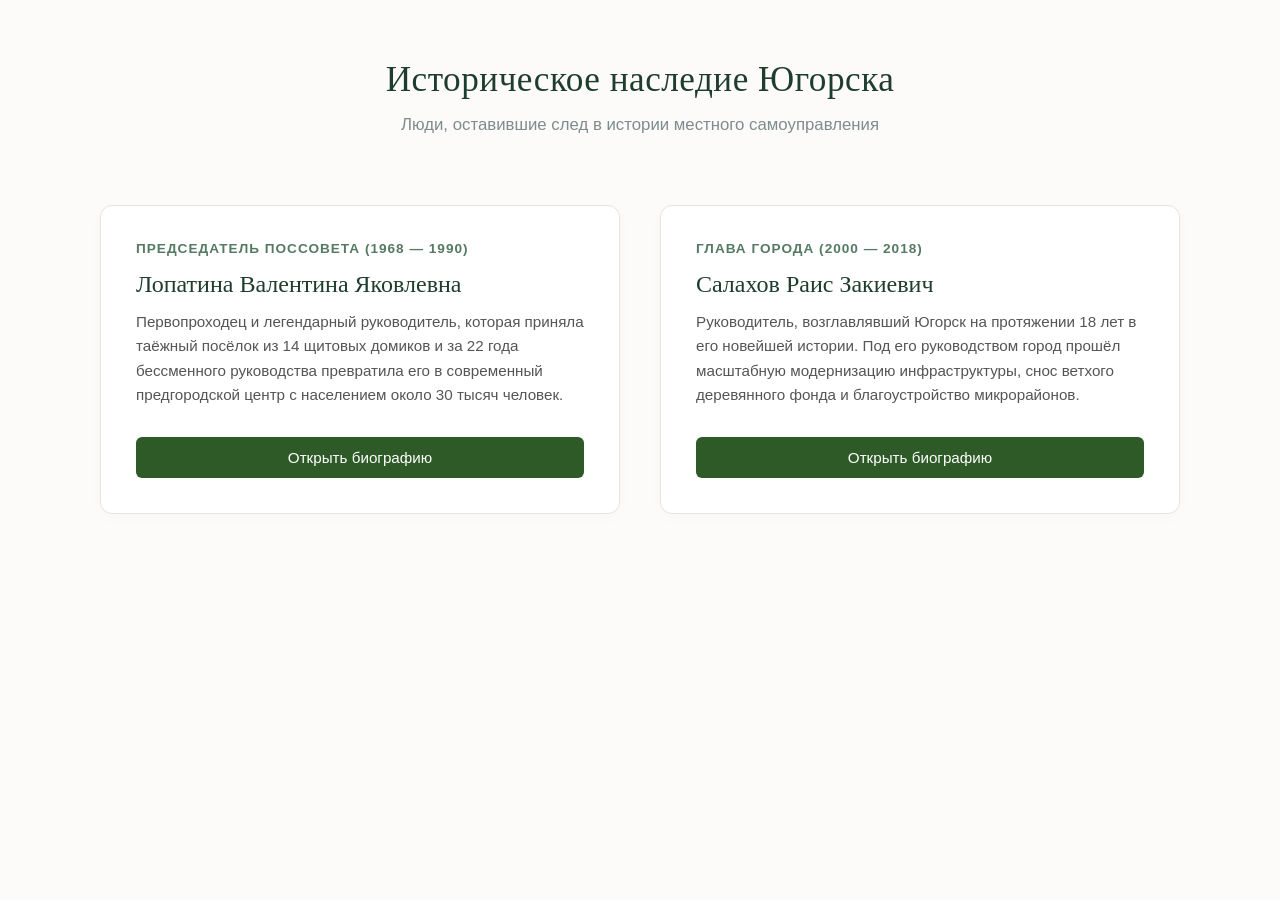
==== index.html @ 7ab229ec "fcommit" ====
<!DOCTYPE html>
<html lang="ru">
<head>
    <meta charset="UTF-8">
    <meta name="viewport" content="width=device-width, initial-scale=1.0">
    <title>Исторические деятели Югорска</title>
    <link rel="stylesheet" href="stylemain.css">
</head>
<body>

    <header>
        <h1>Историческое наследие Югорска</h1>
        <p>Люди, оставившие след в истории местного самоуправления</p>
    </header>

    <div class="grid-container">



        <!--Лопатина-->
        <div class="card">
            <div>
                <div class="card-tag">Председатель поссовета (1968 — 1990)</div>
                <div class="card-title">Лопатина Валентина Яковлевна</div>
                <div class="card-description">
                    Первопроходец и легендарный руководитель, которая приняла таёжный посёлок из 14 щитовых домиков и за 22 года бессменного руководства превратила его в современный предгородской центр с населением около 30 тысяч человек.
                </div>
            </div>
            <a href="lopatina.html" class="card-btn">Открыть биографию</a>
        </div>






        <!-- Салахов -->
        <div class="card">
            <div>
                <div class="card-tag">Глава города (2000 — 2018)</div>
                <div class="card-title">Салахов Раис Закиевич</div>
                <div class="card-description">
                    Руководитель, возглавлявший Югорск на протяжении 18 лет в его новейшей истории. Под его руководством город прошёл масштабную модернизацию инфраструктуры, снос ветхого деревянного фонда и благоустройство микрорайонов.
                </div>
            </div>
            <a href="person.html" class="card-btn">Открыть биографию</a>
        </div>
    </div>

</body>
</html>
---- stylemain.css ----
* {
    margin: 0;
    padding: 0;
    box-sizing: border-box;
    font-family: 'Georgia', 'Times New Roman', serif;
}

body {
    background-color: #fcfbfa; 
    color: #2c3e50; 
    min-height: 100vh;
    display: flex;
    flex-direction: column;
    align-items: center;
    padding: 60px 20px;
}

header {
    text-align: center;
    margin-bottom: 60px;
    max-width: 700px;
    width: 100%;
}

header h1 {
    font-size: 2.2rem;
    font-weight: normal;
    color: #1e3d2f; 
    margin-bottom: 15px;
    letter-spacing: 0.5px;
}

header p {
    font-family: 'Segoe UI', sans-serif;
    color: #7f8c8d;
    font-size: 1.05rem;
}

.grid-container {
    display: grid;
    grid-template-columns: repeat(auto-fit, minmax(320px, 1fr));
    gap: 40px;
    width: 100%;
    max-width: 1100px;
    padding: 10px;
}

.card {
    background: #ffffff;
    border: 1px solid #e6e4e0; 
    border-radius: 12px;
    padding: 35px;
    transition: all 0.3s ease;
    display: flex;
    flex-direction: column;
    justify-content: space-between;
    box-shadow: 0 4px 15px rgba(0, 0, 0, 0.02); 
}

.card:hover {
    transform: translateY(-4px);
    border-color: #bdc3c7;
    box-shadow: 0 10px 25px rgba(44, 62, 80, 0.05);
}

.card-title {
    font-size: 1.5rem;
    font-weight: normal;
    margin-bottom: 12px;
    color: #1e3d2f;
}

.card-tag {
    font-family: 'Segoe UI', sans-serif;
    font-size: 0.85rem;
    color: #557a63; 
    text-transform: uppercase;
    letter-spacing: 1px;
    margin-bottom: 15px;
    font-weight: 600;
}

.card-description {
    font-family: 'Segoe UI', sans-serif;
    color: #555;
    font-size: 0.95rem;
    line-height: 1.6;
    margin-bottom: 30px;
}

.card-btn {
    font-family: 'Segoe UI', sans-serif;
    display: inline-block;
    text-decoration: none;
    color: #ffffff;
    background-color: #2d5a27; 
    padding: 12px 24px;
    border-radius: 6px;
    text-align: center;
    font-weight: 500;
    font-size: 0.95rem;
    transition: background-color 0.2s ease;
}

.card-btn:hover {
    background-color: #1e3d2f; 
}

.placeholder-card {
    background-color: #f5f4f0;
    border-style: dashed;
    opacity: 0.7;
}

.disabled-btn {
    background-color: #bdc3c7;
    cursor: not-allowed;
}


@media (max-width: 768px) {
    body {
        padding: 30px 15px; 
    }

    header {
        margin-bottom: 35px;
    }

    header h1 {
        font-size: 1.8rem; 
    }

    header p {
        font-size: 0.95rem;
    }

    .grid-container {
        
        grid-template-columns: 1fr; 
        gap: 20px; 
        padding: 0;
    }

    .card {
        padding: 25px 20px; 
    }

    .card-title {
        font-size: 1.35rem; 
    }
}
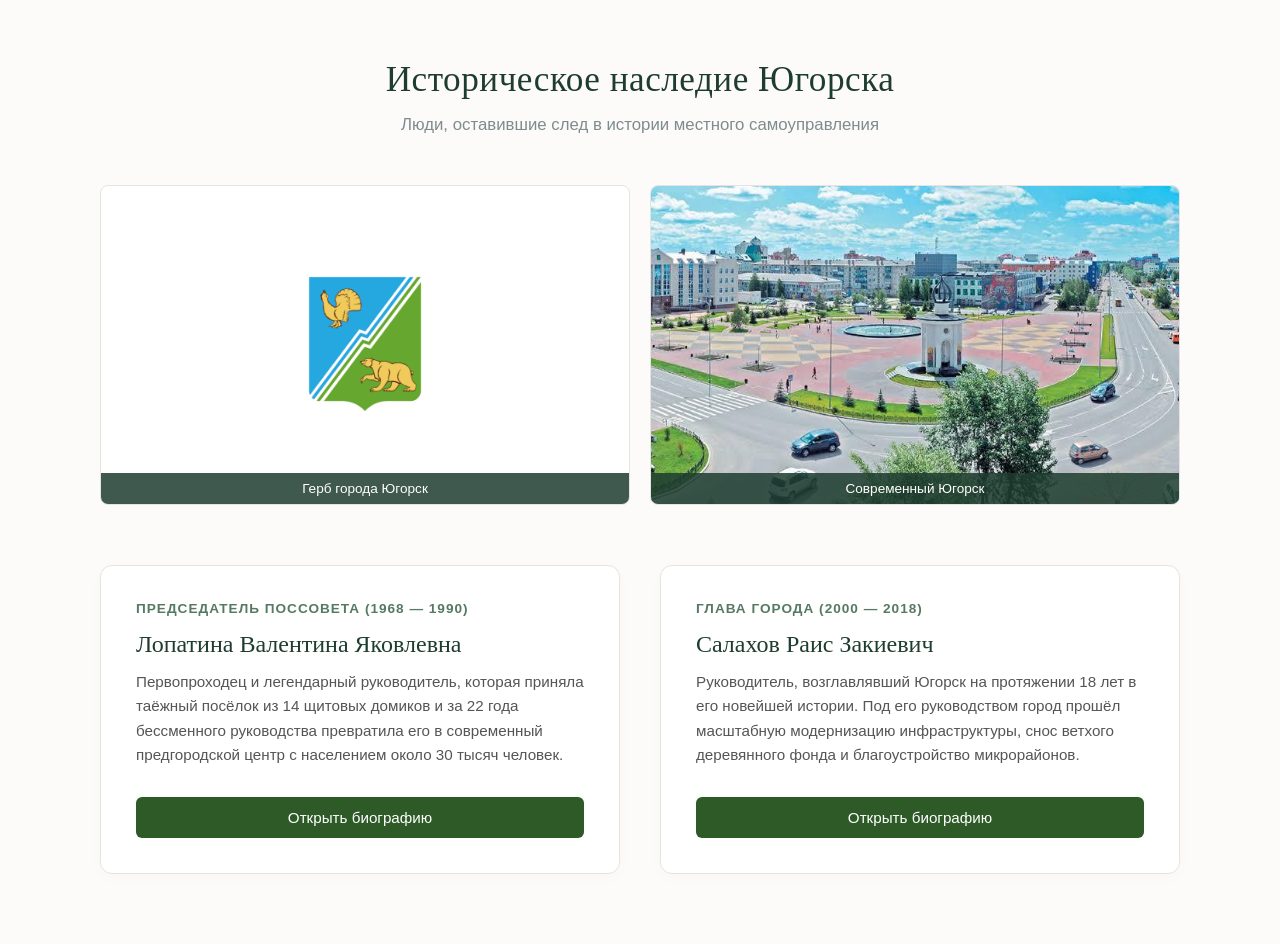
==== commit 26ef7060: "secondcommit" ====
--- a/index.html
+++ b/index.html
@@ -13,11 +13,20 @@
         <p>Люди, оставившие след в истории местного самоуправления</p>
     </header>
 
-    <div class="grid-container">
+    
+    <div class="city-gallery">
+        <div class="gallery-item item-emblem">
+            <img src="\images\gerbb.png" alt="Герб города Югорск" class="gallery-img emblem-img">
+            <div class="gallery-caption">Герб города Югорск</div>
+        </div>
+        <div class="gallery-item">
+            <img src="\images\yugorsk.jpg" alt="Югорск - современность" class="gallery-img">
+            <div class="gallery-caption">Современный Югорск</div>
+        </div>
+    </div>
 
 
-
-        <!--Лопатина-->
+    <div class="grid-container">
         <div class="card">
             <div>
                 <div class="card-tag">Председатель поссовета (1968 — 1990)</div>
@@ -29,12 +38,6 @@
             <a href="lopatina.html" class="card-btn">Открыть биографию</a>
         </div>
 
-
-
-
-
-
-        <!-- Салахов -->
         <div class="card">
             <div>
                 <div class="card-tag">Глава города (2000 — 2018)</div>
--- a/stylemain.css
+++ b/stylemain.css
@@ -1,3 +1,4 @@
+
 * {
     margin: 0;
     padding: 0;
@@ -15,9 +16,10 @@
     padding: 60px 20px;
 }
 
+
 header {
     text-align: center;
-    margin-bottom: 60px;
+    margin-bottom: 50px;
     max-width: 700px;
     width: 100%;
 }
@@ -35,6 +37,51 @@
     color: #7f8c8d;
     font-size: 1.05rem;
 }
+
+
+.city-gallery {
+    display: grid;
+    grid-template-columns: 1fr 1fr;
+    gap: 20px;
+    width: 100%;
+    max-width: 1100px;
+    margin-bottom: 50px;
+    padding: 0 10px;
+}
+
+.gallery-item {
+    position: relative;
+    width: 100%;
+    height: 240px;
+    overflow: hidden;
+    border-radius: 8px;
+    border: 1px solid #e6e4e0;
+}
+
+.gallery-img {
+    width: 100%;
+    height: 100%;
+    object-fit: cover;
+    transition: transform 0.3s ease;
+}
+
+.gallery-item:hover .gallery-img {
+    transform: scale(1.02); 
+}
+
+.gallery-caption {
+    position: absolute;
+    bottom: 0;
+    left: 0;
+    right: 0;
+    background: rgba(30, 61, 47, 0.85); 
+    color: #ffffff;
+    padding: 8px 15px;
+    font-family: 'Segoe UI', sans-serif;
+    font-size: 0.85rem;
+    text-align: center;
+}
+
 
 .grid-container {
     display: grid;
@@ -106,15 +153,28 @@
     background-color: #1e3d2f; 
 }
 
-.placeholder-card {
-    background-color: #f5f4f0;
-    border-style: dashed;
-    opacity: 0.7;
-}
-
-.disabled-btn {
-    background-color: #bdc3c7;
-    cursor: not-allowed;
+
+.gallery-item.item-emblem {
+    height: 320px; 
+    background-color: #ffffff; 
+    display: flex;
+    justify-content: center;
+    align-items: center;
+}
+
+
+.emblem-img {
+    width: auto;
+    height: 100%;
+    max-width: 100%;
+    max-height: calc(100% - 40px); 
+    object-fit: contain; 
+    padding: 15px 0;
+}
+
+
+.city-gallery .gallery-item {
+    height: 320px; 
 }
 
 
@@ -135,10 +195,22 @@
         font-size: 0.95rem;
     }
 
+    
+    .city-gallery {
+        grid-template-columns: 1fr; 
+        gap: 15px;
+        margin-bottom: 35px;
+        padding: 0;
+    }
+
+    .gallery-item {
+        height: 180px; 
+    }
+
+    
     .grid-container {
-        
         grid-template-columns: 1fr; 
-        gap: 20px; 
+        gap: 20px;
         padding: 0;
     }
 
@@ -147,6 +219,6 @@
     }
 
     .card-title {
-        font-size: 1.35rem; 
+        font-size: 1.35rem;
     }
 }
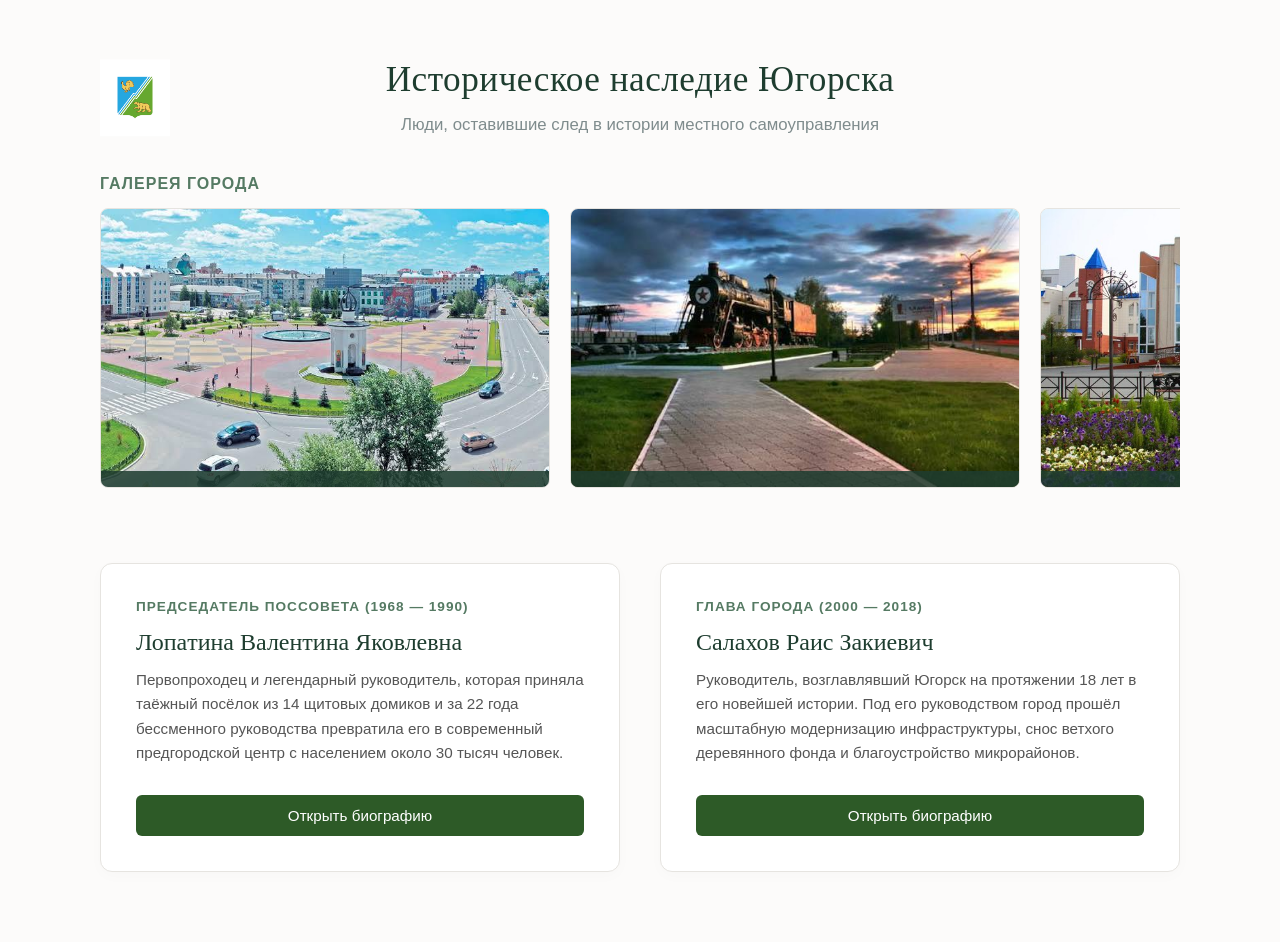
==== commit 95f4b162: "3commit" ====
--- a/index.html
+++ b/index.html
@@ -8,20 +8,40 @@
 </head>
 <body>
 
-    <header>
-        <h1>Историческое наследие Югорска</h1>
-        <p>Люди, оставившие след в истории местного самоуправления</p>
-    </header>
 
-    
-    <div class="city-gallery">
-        <div class="gallery-item item-emblem">
-            <img src="\images\gerbb.png" alt="Герб города Югорск" class="gallery-img emblem-img">
-            <div class="gallery-caption">Герб города Югорск</div>
-        </div>
-        <div class="gallery-item">
-            <img src="\images\yugorsk.jpg" alt="Югорск - современность" class="gallery-img">
-            <div class="gallery-caption">Современный Югорск</div>
+    <div class="header-container">
+        <img src="images/gerbb.png" alt="Герб Югорска" class="corner-emblem">
+        <header>
+            <h1>Историческое наследие Югорска</h1>
+            <p>Люди, оставившие след в истории местного самоуправления</p>
+        </header>
+    </div>
+
+
+    <div class="slider-container">
+        <div class="slider-title">Галерея города</div>
+        <div class="photo-tape">
+            
+            <div class="tape-item">
+                <img src="images/yugorsk.jpg"  class="tape-img">
+                <div class="gallery-caption"></div>
+            </div>
+            
+            <div class="tape-item">
+                <img src="images/poezd.jpg"  class="tape-img">
+                <div class="gallery-caption"></div>
+            </div>
+            
+            <div class="tape-item">
+                <img src="images/yugorsk3.jpg"  class="tape-img">
+                <div class="gallery-caption"></div>
+            </div>
+            
+            <div class="tape-item">
+                <img src="images/yugorsk4.jpg"  class="tape-img">
+                <div class="gallery-caption"></div>
+            </div>
+
         </div>
     </div>
 
@@ -30,13 +50,14 @@
         <div class="card">
             <div>
                 <div class="card-tag">Председатель поссовета (1968 — 1990)</div>
-                <div class="card-title">Лопатина Валентина Яковлевна</div>
+                <div class="card-title">Лопaтина Валентина Яковлевна</div>
                 <div class="card-description">
                     Первопроходец и легендарный руководитель, которая приняла таёжный посёлок из 14 щитовых домиков и за 22 года бессменного руководства превратила его в современный предгородской центр с населением около 30 тысяч человек.
                 </div>
             </div>
             <a href="lopatina.html" class="card-btn">Открыть биографию</a>
         </div>
+
 
         <div class="card">
             <div>
@@ -50,5 +71,6 @@
         </div>
     </div>
 
+
 </body>
 </html>
--- a/stylemain.css
+++ b/stylemain.css
@@ -17,9 +17,18 @@
 }
 
 
+.header-container {
+    position: relative;
+    width: 100%;
+    max-width: 1100px;
+    display: flex;
+    align-items: center;
+    justify-content: center;
+    margin-bottom: 40px;
+}
+
 header {
     text-align: center;
-    margin-bottom: 50px;
     max-width: 700px;
     width: 100%;
 }
@@ -38,35 +47,77 @@
     font-size: 1.05rem;
 }
 
-
-.city-gallery {
-    display: grid;
-    grid-template-columns: 1fr 1fr;
-    gap: 20px;
+.corner-emblem {
+    position: absolute;
+    left: 10px;
+    top: 50%;
+    transform: translateY(-50%);
+    width: 70px;
+    height: auto;
+    object-fit: contain;
+}
+
+/* фотки */
+.slider-container {
     width: 100%;
     max-width: 1100px;
     margin-bottom: 50px;
     padding: 0 10px;
 }
 
-.gallery-item {
+.slider-title {
+    font-family: 'Segoe UI', sans-serif;
+    font-size: 1rem;
+    color: #557a63;
+    text-transform: uppercase;
+    letter-spacing: 1px;
+    margin-bottom: 15px;
+    font-weight: 600;
+}
+
+.photo-tape {
+    display: flex;
+    gap: 20px;
+    overflow-x: auto; 
+    scroll-snap-type: x mandatory; 
+    scroll-behavior: smooth;
+    padding-bottom: 15px;
+    scrollbar-width: thin;
+    scrollbar-color: #557a63 #f5f4f0;
+}
+
+/* Скроллбар для Chrome, Safari, Edge */
+.photo-tape::-webkit-scrollbar {
+    height: 6px;
+}
+.photo-tape::-webkit-scrollbar-track {
+    background: #f5f4f0;
+    border-radius: 10px;
+}
+.photo-tape::-webkit-scrollbar-thumb {
+    background-color: #557a63;
+    border-radius: 10px;
+}
+
+.tape-item {
+    scroll-snap-align: start;
+    flex: 0 0 450px; 
     position: relative;
-    width: 100%;
-    height: 240px;
+    height: 280px;
     overflow: hidden;
     border-radius: 8px;
     border: 1px solid #e6e4e0;
 }
 
-.gallery-img {
+.tape-img {
     width: 100%;
     height: 100%;
     object-fit: cover;
     transition: transform 0.3s ease;
 }
 
-.gallery-item:hover .gallery-img {
-    transform: scale(1.02); 
+.tape-item:hover .tape-img {
+    transform: scale(1.02);
 }
 
 .gallery-caption {
@@ -74,14 +125,13 @@
     bottom: 0;
     left: 0;
     right: 0;
-    background: rgba(30, 61, 47, 0.85); 
+    background: rgba(30, 61, 47, 0.85);
     color: #ffffff;
     padding: 8px 15px;
     font-family: 'Segoe UI', sans-serif;
     font-size: 0.85rem;
     text-align: center;
 }
-
 
 .grid-container {
     display: grid;
@@ -154,68 +204,50 @@
 }
 
 
-.gallery-item.item-emblem {
-    height: 320px; 
-    background-color: #ffffff; 
-    display: flex;
-    justify-content: center;
-    align-items: center;
-}
-
-
-.emblem-img {
-    width: auto;
-    height: 100%;
-    max-width: 100%;
-    max-height: calc(100% - 40px); 
-    object-fit: contain; 
-    padding: 15px 0;
-}
-
-
-.city-gallery .gallery-item {
-    height: 320px; 
-}
-
-
 @media (max-width: 768px) {
     body {
-        padding: 30px 15px; 
-    }
-
-    header {
-        margin-bottom: 35px;
+        padding: 30px 15px;
+    }
+
+    .header-container {
+        flex-direction: column;
+        gap: 15px;
+        text-align: center;
+        margin-bottom: 30px;
+    }
+    
+    .corner-emblem {
+        position: static;
+        transform: none;
+        width: 60px;
     }
 
     header h1 {
-        font-size: 1.8rem; 
+        font-size: 1.8rem;
     }
 
     header p {
         font-size: 0.95rem;
     }
 
+    .slider-container {
+        padding: 0;
+        margin-bottom: 35px;
+    }
     
-    .city-gallery {
-        grid-template-columns: 1fr; 
-        gap: 15px;
-        margin-bottom: 35px;
-        padding: 0;
-    }
-
-    .gallery-item {
-        height: 180px; 
-    }
-
-    
+    .tape-item {
+        flex: 0 0 85vw; 
+        height: 200px;
+    }
+
     .grid-container {
-        grid-template-columns: 1fr; 
+        grid-template-columns: 1fr;
         gap: 20px;
         padding: 0;
     }
 
     .card {
-        padding: 25px 20px; 
+        padding: 25px 20px;
     }
 
     .card-title {
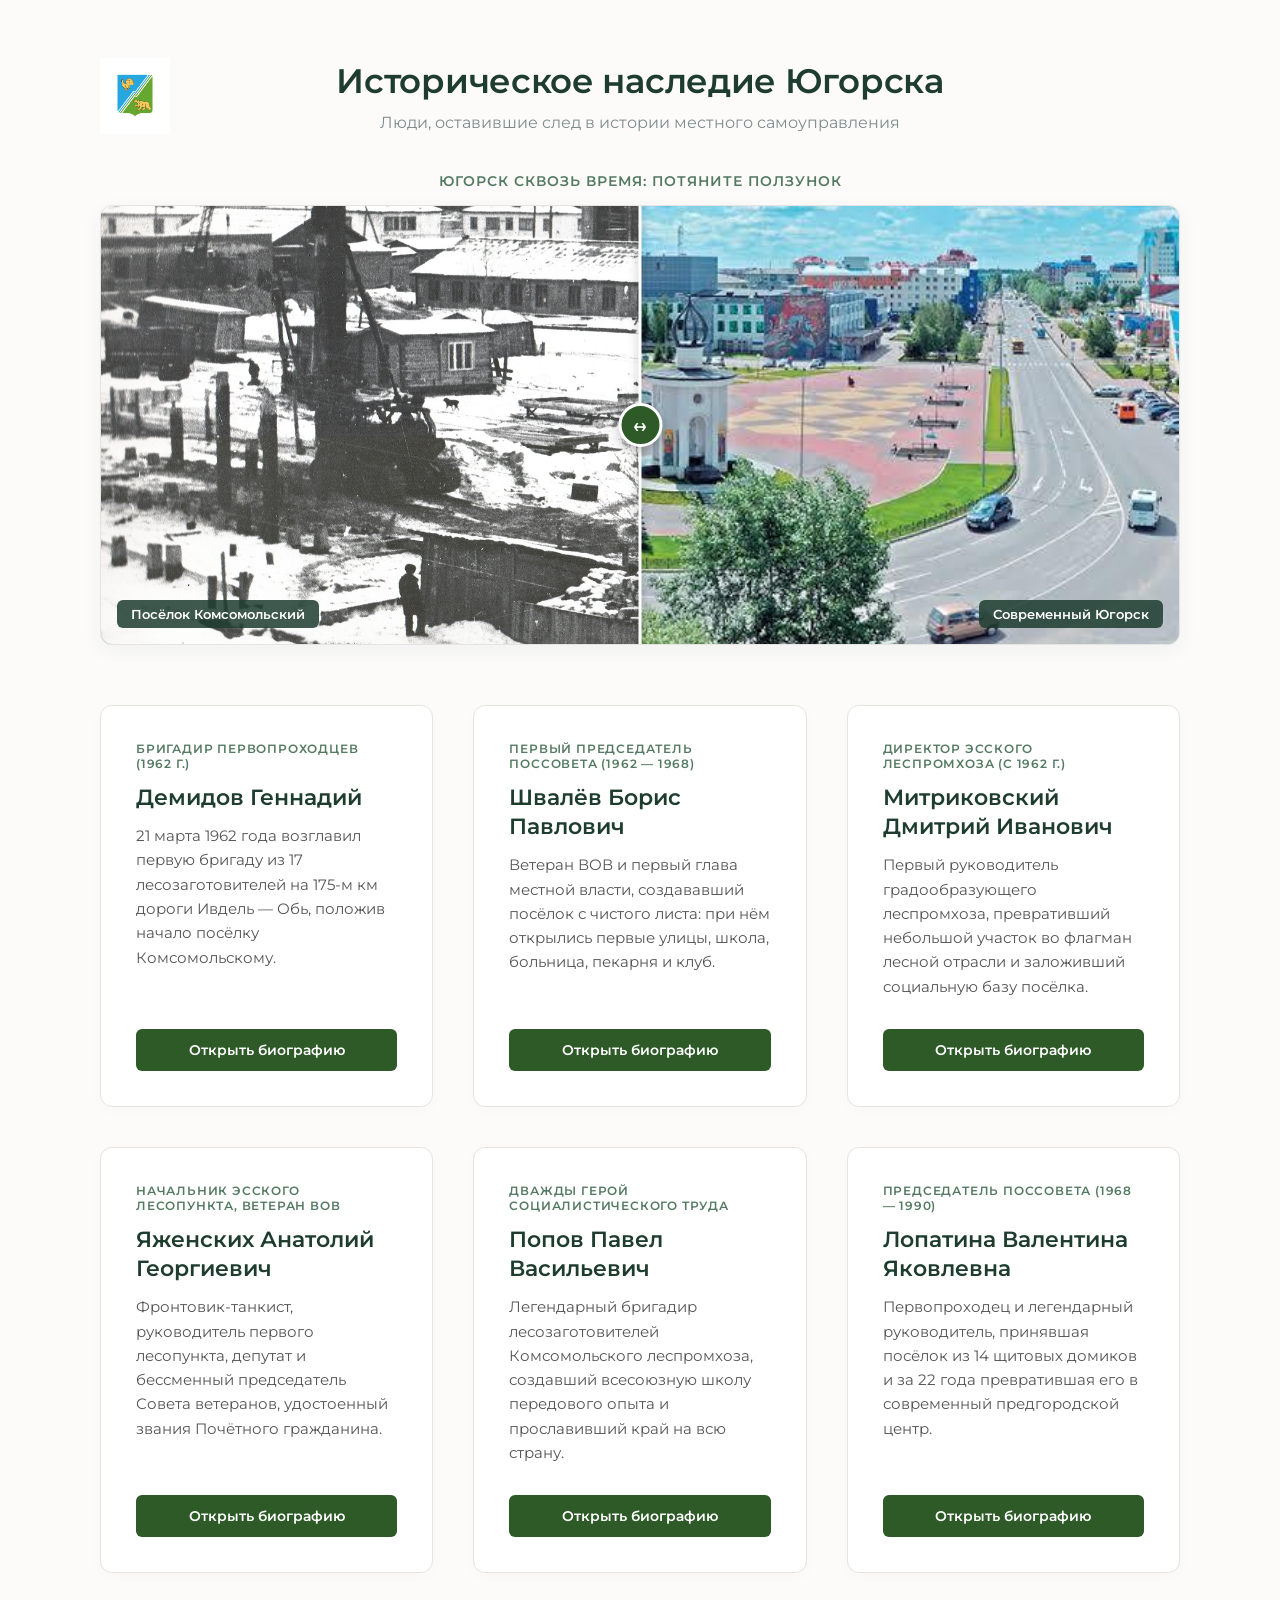
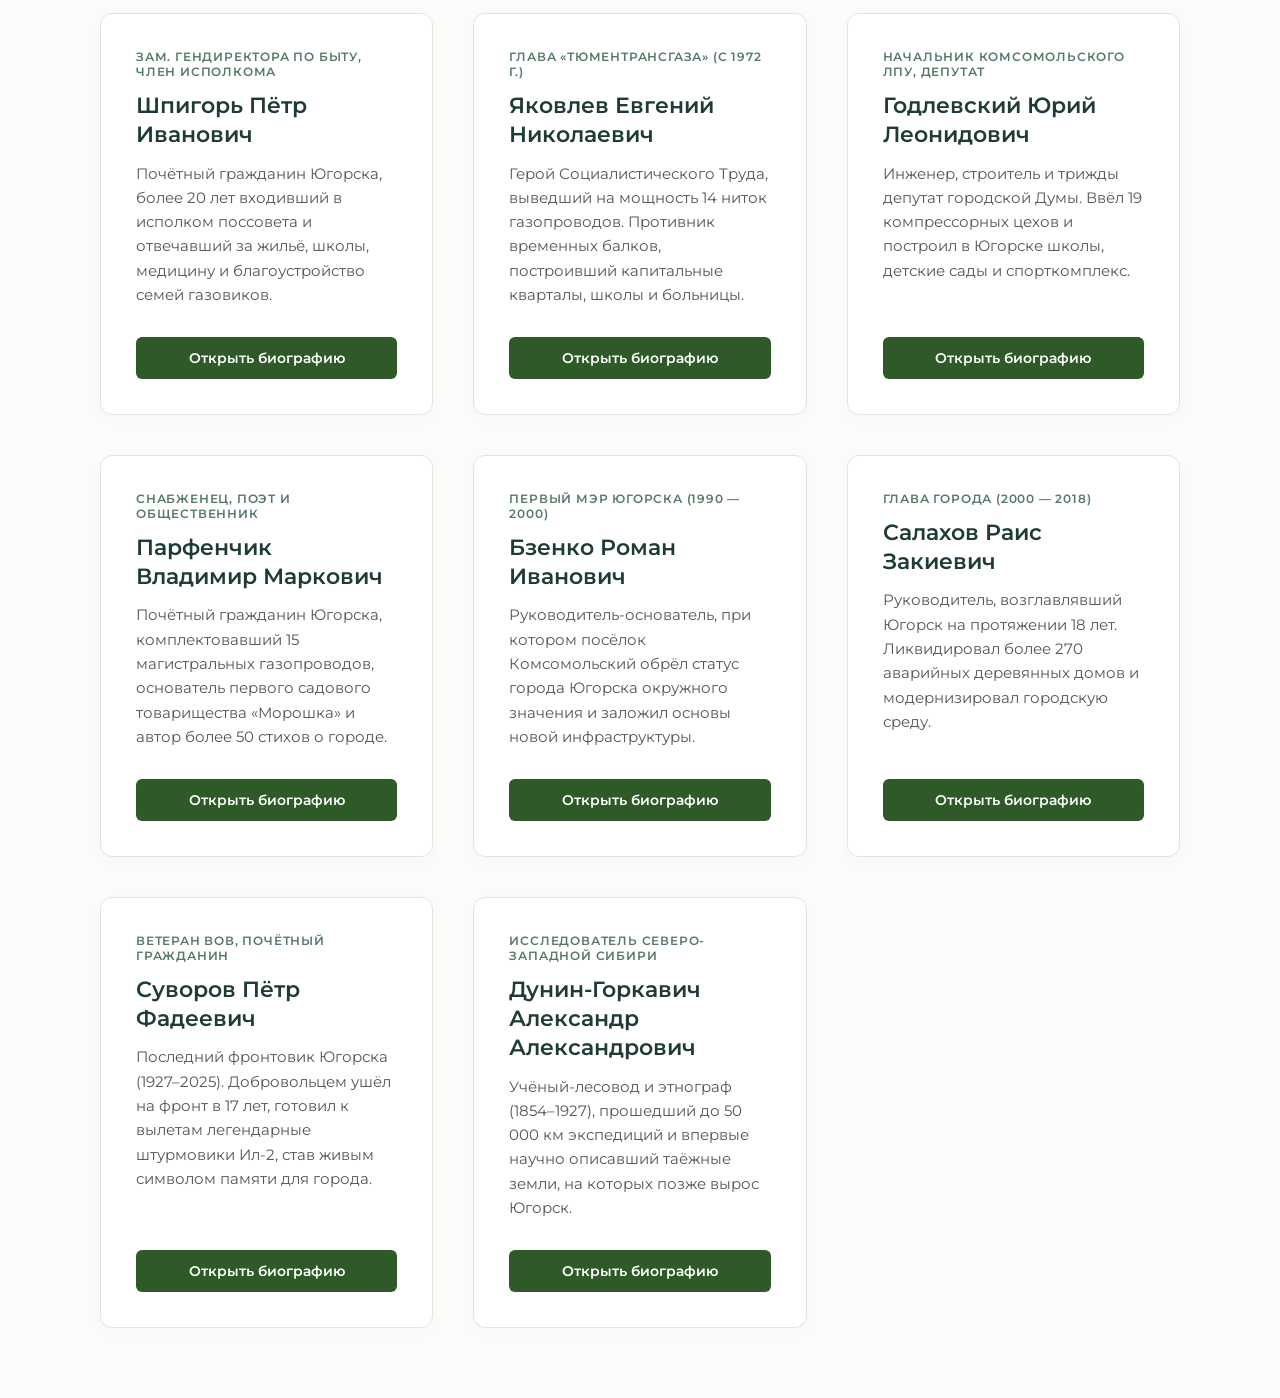
==== commit ddad81b8: "firstcommit" ====
--- a/index.html
+++ b/index.html
@@ -1,13 +1,14 @@
 <!DOCTYPE html>
 <html lang="ru">
+
 <head>
     <meta charset="UTF-8">
     <meta name="viewport" content="width=device-width, initial-scale=1.0">
     <title>Исторические деятели Югорска</title>
     <link rel="stylesheet" href="stylemain.css">
 </head>
+
 <body>
-
 
     <div class="header-container">
         <img src="images/gerbb.png" alt="Герб Югорска" class="corner-emblem">
@@ -17,45 +18,168 @@
         </header>
     </div>
 
-
-    <div class="slider-container">
-        <div class="slider-title">Галерея города</div>
-        <div class="photo-tape">
-            
-            <div class="tape-item">
-                <img src="images/yugorsk.jpg"  class="tape-img">
-                <div class="gallery-caption"></div>
-            </div>
-            
-            <div class="tape-item">
-                <img src="images/poezd.jpg"  class="tape-img">
-                <div class="gallery-caption"></div>
-            </div>
-            
-            <div class="tape-item">
-                <img src="images/yugorsk3.jpg"  class="tape-img">
-                <div class="gallery-caption"></div>
-            </div>
-            
-            <div class="tape-item">
-                <img src="images/yugorsk4.jpg"  class="tape-img">
-                <div class="gallery-caption"></div>
-            </div>
-
+    <div class="compare-wrapper">
+        <div class="slider-title">Югорск сквозь время: потяните ползунок</div>
+
+        <div class="compare-container" id="compareBox">
+            <img src="images/yugorsk.jpg" alt="Современный Югорск" class="compare-img">
+            <span class="compare-label label-right">Современный Югорск</span>
+
+            <div class="compare-overlay" id="compareOverlay">
+                <img src="images/yugorskold.jpg" alt="Старый Югорск (пос. Комсомольский)" class="compare-img"
+                    id="oldImg">
+                <span class="compare-label label-left">Посёлок Комсомольский</span>
+            </div>
+
+            <div class="compare-handle" id="compareHandle">
+                <div class="handle-circle">↔</div>
+            </div>
         </div>
     </div>
 
 
     <div class="grid-container">
+
+        <div class="card">
+            <div>
+                <div class="card-tag">Бригадир первопроходцев (1962 г.)</div>
+                <div class="card-title">Демидов Геннадий</div>
+                <div class="card-description">
+                    21 марта 1962 года возглавил первую бригаду из 17 лесозаготовителей на 175-м км дороги Ивдель — Обь,
+                    положив начало посёлку Комсомольскому.
+                </div>
+            </div>
+            <a href="demidov.html" class="card-btn">Открыть биографию</a>
+        </div>
+
+
+        <div class="card">
+            <div>
+                <div class="card-tag">Первый председатель поссовета (1962 — 1968)</div>
+                <div class="card-title">Швалёв Борис Павлович</div>
+                <div class="card-description">
+                    Ветеран ВОВ и первый глава местной власти, создававший посёлок с чистого листа: при нём открылись
+                    первые улицы, школа, больница, пекарня и клуб.
+                </div>
+            </div>
+            <a href="shvalev.html" class="card-btn">Открыть биографию</a>
+        </div>
+
+
+        <div class="card">
+            <div>
+                <div class="card-tag">Директор Эсского леспромхоза (с 1962 г.)</div>
+                <div class="card-title">Митриковский Дмитрий Иванович</div>
+                <div class="card-description">
+                    Первый руководитель градообразующего леспромхоза, превративший небольшой участок во флагман лесной
+                    отрасли и заложивший социальную базу посёлка.
+                </div>
+            </div>
+            <a href="mitrikovsky.html" class="card-btn">Открыть биографию</a>
+        </div>
+
+
+        <div class="card">
+            <div>
+                <div class="card-tag">Начальник Эсского лесопункта, ветеран ВОВ</div>
+                <div class="card-title">Яженских Анатолий Георгиевич</div>
+                <div class="card-description">
+                    Фронтовик-танкист, руководитель первого лесопункта, депутат и бессменный председатель Совета
+                    ветеранов, удостоенный звания Почётного гражданина.
+                </div>
+            </div>
+            <a href="yazhenskikh.html" class="card-btn">Открыть биографию</a>
+        </div>
+
+
+        <div class="card">
+            <div>
+                <div class="card-tag">Дважды Герой Социалистического Труда</div>
+                <div class="card-title">Попов Павел Васильевич</div>
+                <div class="card-description">
+                    Легендарный бригадир лесозаготовителей Комсомольского леспромхоза, создавший всесоюзную школу
+                    передового опыта и прославивший край на всю страну.
+                </div>
+            </div>
+            <a href="popov.html" class="card-btn">Открыть биографию</a>
+        </div>
+
+
         <div class="card">
             <div>
                 <div class="card-tag">Председатель поссовета (1968 — 1990)</div>
-                <div class="card-title">Лопaтина Валентина Яковлевна</div>
-                <div class="card-description">
-                    Первопроходец и легендарный руководитель, которая приняла таёжный посёлок из 14 щитовых домиков и за 22 года бессменного руководства превратила его в современный предгородской центр с населением около 30 тысяч человек.
+                <div class="card-title">Лопатина Валентина Яковлевна</div>
+                <div class="card-description">
+                    Первопроходец и легендарный руководитель, принявшая посёлок из 14 щитовых домиков и за 22 года
+                    превратившая его в современный предгородской центр.
                 </div>
             </div>
             <a href="lopatina.html" class="card-btn">Открыть биографию</a>
+        </div>
+
+
+        <div class="card">
+            <div>
+                <div class="card-tag">Зам. гендиректора по быту, член исполкома</div>
+                <div class="card-title">Шпигорь Пётр Иванович</div>
+                <div class="card-description">
+                    Почётный гражданин Югорска, более 20 лет входивший в исполком поссовета и отвечавший за жильё,
+                    школы, медицину и благоустройство семей газовиков.
+                </div>
+            </div>
+            <a href="shpigor.html" class="card-btn">Открыть биографию</a>
+        </div>
+
+
+        <div class="card">
+            <div>
+                <div class="card-tag">Глава «Тюментрансгаза» (с 1972 г.)</div>
+                <div class="card-title">Яковлев Евгений Николаевич</div>
+                <div class="card-description">
+                    Герой Социалистического Труда, выведший на мощность 14 ниток газопроводов. Противник временных
+                    балков, построивший капитальные кварталы, школы и больницы.
+                </div>
+            </div>
+            <a href="yakovlev.html" class="card-btn">Открыть биографию</a>
+        </div>
+
+
+        <div class="card">
+            <div>
+                <div class="card-tag">Начальник Комсомольского ЛПУ, депутат</div>
+                <div class="card-title">Годлевский Юрий Леонидович</div>
+                <div class="card-description">
+                    Инженер, строитель и трижды депутат городской Думы. Ввёл 19 компрессорных цехов и построил в Югорске
+                    школы, детские сады и спорткомплекс.
+                </div>
+            </div>
+            <a href="godlevsky.html" class="card-btn">Открыть биографию</a>
+        </div>
+
+
+        <div class="card">
+            <div>
+                <div class="card-tag">Снабженец, поэт и общественник</div>
+                <div class="card-title">Парфенчик Владимир Маркович</div>
+                <div class="card-description">
+                    Почётный гражданин Югорска, комплектовавший 15 магистральных газопроводов, основатель первого
+                    садового товарищества «Морошка» и автор более 50 стихов о городе.
+                </div>
+            </div>
+            <a href="parfenchik.html" class="card-btn">Открыть биографию</a>
+        </div>
+
+
+        <div class="card">
+            <div>
+                <div class="card-tag">Первый мэр Югорска (1990 — 2000)</div>
+                <div class="card-title">Бзенко Роман Иванович</div>
+                <div class="card-description">
+                    Руководитель-основатель, при котором посёлок Комсомольский обрёл статус города Югорска окружного
+                    значения и заложил основы новой инфраструктуры.
+                </div>
+            </div>
+            <a href="bzenko.html" class="card-btn">Открыть биографию</a>
         </div>
 
 
@@ -64,13 +188,90 @@
                 <div class="card-tag">Глава города (2000 — 2018)</div>
                 <div class="card-title">Салахов Раис Закиевич</div>
                 <div class="card-description">
-                    Руководитель, возглавлявший Югорск на протяжении 18 лет в его новейшей истории. Под его руководством город прошёл масштабную модернизацию инфраструктуры, снос ветхого деревянного фонда и благоустройство микрорайонов.
+                    Руководитель, возглавлявший Югорск на протяжении 18 лет. Ликвидировал более 270 аварийных деревянных
+                    домов и модернизировал городскую среду.
                 </div>
             </div>
             <a href="person.html" class="card-btn">Открыть биографию</a>
         </div>
+
+
+        <div class="card">
+            <div>
+                <div class="card-tag">Ветеран ВОВ, Почётный гражданин</div>
+                <div class="card-title">Суворов Пётр Фадеевич</div>
+                <div class="card-description">
+                    Последний фронтовик Югорска (1927–2025). Добровольцем ушёл на фронт в 17 лет, готовил к вылетам
+                    легендарные штурмовики Ил-2, став живым символом памяти для города.
+                </div>
+            </div>
+            <a href="suvorov.html" class="card-btn">Открыть биографию</a>
+        </div>
+
+
+        <div class="card">
+            <div>
+                <div class="card-tag">Исследователь Северо-Западной Сибири</div>
+                <div class="card-title">Дунин-Горкавич Александр Александрович</div>
+                <div class="card-description">
+                    Учёный-лесовод и этнограф (1854–1927), прошедший до 50 000 км экспедиций и впервые научно описавший
+                    таёжные земли, на которых позже вырос Югорск.
+                </div>
+            </div>
+            <a href="dunin.html" class="card-btn">Открыть биографию</a>
+        </div>
     </div>
 
 
+    <script>
+        const box = document.getElementById('compareBox');
+        const overlay = document.getElementById('compareOverlay');
+        const handle = document.getElementById('compareHandle');
+        const oldImg = document.getElementById('oldImg');
+
+        let isDragging = false;
+
+        function syncImageWidth() {
+            oldImg.style.width = box.offsetWidth + 'px';
+        }
+
+        function moveSlider(clientX) {
+            const rect = box.getBoundingClientRect();
+            let pos = ((clientX - rect.left) / rect.width) * 100;
+            if (pos < 0) pos = 0;
+            if (pos > 100) pos = 100;
+
+            overlay.style.width = pos + '%';
+            handle.style.left = pos + '%';
+        }
+
+        handle.addEventListener('mousedown', () => isDragging = true);
+        box.addEventListener('mousedown', (e) => {
+            isDragging = true;
+            moveSlider(e.clientX);
+        });
+        window.addEventListener('mouseup', () => isDragging = false);
+        window.addEventListener('mousemove', (e) => {
+            if (!isDragging) return;
+            moveSlider(e.clientX);
+        });
+
+        handle.addEventListener('touchstart', () => isDragging = true, { passive: true });
+        box.addEventListener('touchstart', (e) => {
+            isDragging = true;
+            moveSlider(e.touches[0].clientX);
+        }, { passive: true });
+        window.addEventListener('touchend', () => isDragging = false);
+        window.addEventListener('touchmove', (e) => {
+            if (!isDragging) return;
+            moveSlider(e.touches[0].clientX);
+        }, { passive: true });
+
+        window.addEventListener('resize', syncImageWidth);
+        window.addEventListener('load', syncImageWidth);
+        syncImageWidth();
+    </script>
+
 </body>
+
 </html>
--- a/stylemain.css
+++ b/stylemain.css
@@ -1,9 +1,11 @@
+@import url('https://fonts.googleapis.com/css2?family=Montserrat:wght@400;500;600&display=swap');
+
 
 * {
     margin: 0;
     padding: 0;
     box-sizing: border-box;
-    font-family: 'Georgia', 'Times New Roman', serif;
+    font-family: 'Montserrat', sans-serif;
 }
 
 body {
@@ -16,7 +18,6 @@
     padding: 60px 20px;
 }
 
-
 .header-container {
     position: relative;
     width: 100%;
@@ -34,17 +35,17 @@
 }
 
 header h1 {
-    font-size: 2.2rem;
-    font-weight: normal;
+    font-size: 2.1rem;
+    font-weight: 600;
     color: #1e3d2f; 
-    margin-bottom: 15px;
-    letter-spacing: 0.5px;
+    margin-bottom: 12px;
+    letter-spacing: -0.3px;
 }
 
 header p {
-    font-family: 'Segoe UI', sans-serif;
     color: #7f8c8d;
-    font-size: 1.05rem;
+    font-size: 1rem;
+    font-weight: 400;
 }
 
 .corner-emblem {
@@ -57,8 +58,8 @@
     object-fit: contain;
 }
 
-/* фотки */
-.slider-container {
+
+.compare-wrapper {
     width: 100%;
     max-width: 1100px;
     margin-bottom: 50px;
@@ -66,72 +67,109 @@
 }
 
 .slider-title {
-    font-family: 'Segoe UI', sans-serif;
-    font-size: 1rem;
+    font-size: 0.9rem;
     color: #557a63;
     text-transform: uppercase;
     letter-spacing: 1px;
     margin-bottom: 15px;
     font-weight: 600;
-}
-
-.photo-tape {
-    display: flex;
-    gap: 20px;
-    overflow-x: auto; 
-    scroll-snap-type: x mandatory; 
-    scroll-behavior: smooth;
-    padding-bottom: 15px;
-    scrollbar-width: thin;
-    scrollbar-color: #557a63 #f5f4f0;
-}
-
-/* Скроллбар для Chrome, Safari, Edge */
-.photo-tape::-webkit-scrollbar {
-    height: 6px;
-}
-.photo-tape::-webkit-scrollbar-track {
-    background: #f5f4f0;
-    border-radius: 10px;
-}
-.photo-tape::-webkit-scrollbar-thumb {
-    background-color: #557a63;
-    border-radius: 10px;
-}
-
-.tape-item {
-    scroll-snap-align: start;
-    flex: 0 0 450px; 
+    text-align: center;
+}
+
+.compare-container {
     position: relative;
-    height: 280px;
+    width: 100%;
+    height: 440px;
+    border-radius: 12px;
     overflow: hidden;
-    border-radius: 8px;
     border: 1px solid #e6e4e0;
-}
-
-.tape-img {
+    box-shadow: 0 6px 20px rgba(44, 62, 80, 0.05);
+    user-select: none;
+    cursor: ew-resize;
+    background-color: #f5f4f0;
+}
+
+.compare-img {
+    display: block;
     width: 100%;
     height: 100%;
     object-fit: cover;
-    transition: transform 0.3s ease;
-}
-
-.tape-item:hover .tape-img {
-    transform: scale(1.02);
-}
-
-.gallery-caption {
-    position: absolute;
-    bottom: 0;
+    pointer-events: none;
+}
+
+.compare-overlay {
+    position: absolute;
+    top: 0;
     left: 0;
-    right: 0;
+    width: 50%;
+    height: 100%;
+    overflow: hidden;
+}
+
+.compare-overlay .compare-img {
+    max-width: none;
+}
+
+.compare-label {
+    position: absolute;
+    bottom: 16px;
     background: rgba(30, 61, 47, 0.85);
     color: #ffffff;
-    padding: 8px 15px;
-    font-family: 'Segoe UI', sans-serif;
-    font-size: 0.85rem;
-    text-align: center;
-}
+    padding: 6px 14px;
+    border-radius: 6px;
+    font-size: 0.82rem;
+    font-weight: 600;
+    pointer-events: none;
+    white-space: nowrap;
+}
+
+.label-left {
+    left: 16px;
+}
+
+.label-right {
+    right: 16px;
+}
+
+.compare-handle {
+    position: absolute;
+    top: 0;
+    left: 50%;
+    width: 3px;
+    height: 100%;
+    background-color: #ffffff;
+    box-shadow: 0 0 10px rgba(0, 0, 0, 0.35);
+    transform: translateX(-50%);
+    pointer-events: none;
+}
+
+.handle-circle {
+    position: absolute;
+    top: 50%;
+    left: 50%;
+    transform: translate(-50%, -50%);
+    width: 44px;
+    height: 44px;
+    border-radius: 50%;
+    background-color: #2d5a27;
+    border: 3px solid #ffffff;
+    color: #ffffff;
+    display: flex;
+    align-items: center;
+    justify-content: center;
+    font-size: 1.1rem;
+    font-weight: 600;
+    box-shadow: 0 4px 12px rgba(0, 0, 0, 0.25);
+    pointer-events: auto;
+    cursor: ew-resize;
+    transition: background-color 0.2s ease, transform 0.2s ease;
+}
+
+.handle-circle:hover {
+    background-color: #1e3d2f;
+    transform: translate(-50%, -50%) scale(1.08);
+}
+
 
 .grid-container {
     display: grid;
@@ -161,32 +199,31 @@
 }
 
 .card-title {
-    font-size: 1.5rem;
-    font-weight: normal;
+    font-size: 1.35rem;
+    font-weight: 600;
     margin-bottom: 12px;
     color: #1e3d2f;
+    line-height: 1.35;
 }
 
 .card-tag {
-    font-family: 'Segoe UI', sans-serif;
-    font-size: 0.85rem;
+    font-size: 0.78rem;
     color: #557a63; 
     text-transform: uppercase;
-    letter-spacing: 1px;
-    margin-bottom: 15px;
+    letter-spacing: 0.8px;
+    margin-bottom: 12px;
     font-weight: 600;
 }
 
 .card-description {
-    font-family: 'Segoe UI', sans-serif;
     color: #555;
-    font-size: 0.95rem;
-    line-height: 1.6;
+    font-size: 0.92rem;
+    font-weight: 400;
+    line-height: 1.65;
     margin-bottom: 30px;
 }
 
 .card-btn {
-    font-family: 'Segoe UI', sans-serif;
     display: inline-block;
     text-decoration: none;
     color: #ffffff;
@@ -194,8 +231,8 @@
     padding: 12px 24px;
     border-radius: 6px;
     text-align: center;
-    font-weight: 500;
-    font-size: 0.95rem;
+    font-weight: 600;
+    font-size: 0.9rem;
     transition: background-color 0.2s ease;
 }
 
@@ -223,21 +260,40 @@
     }
 
     header h1 {
-        font-size: 1.8rem;
+        font-size: 1.65rem;
     }
 
     header p {
-        font-size: 0.95rem;
-    }
-
-    .slider-container {
+        font-size: 0.92rem;
+    }
+
+    .compare-wrapper {
         padding: 0;
         margin-bottom: 35px;
     }
-    
-    .tape-item {
-        flex: 0 0 85vw; 
-        height: 200px;
+
+    .compare-container {
+        height: 250px;
+    }
+
+    .compare-label {
+        font-size: 0.72rem;
+        padding: 4px 10px;
+        bottom: 10px;
+    }
+
+    .label-left {
+        left: 10px;
+    }
+
+    .label-right {
+        right: 10px;
+    }
+
+    .handle-circle {
+        width: 38px;
+        height: 38px;
+        font-size: 0.95rem;
     }
 
     .grid-container {
@@ -251,6 +307,6 @@
     }
 
     .card-title {
-        font-size: 1.35rem;
+        font-size: 1.25rem;
     }
 }
